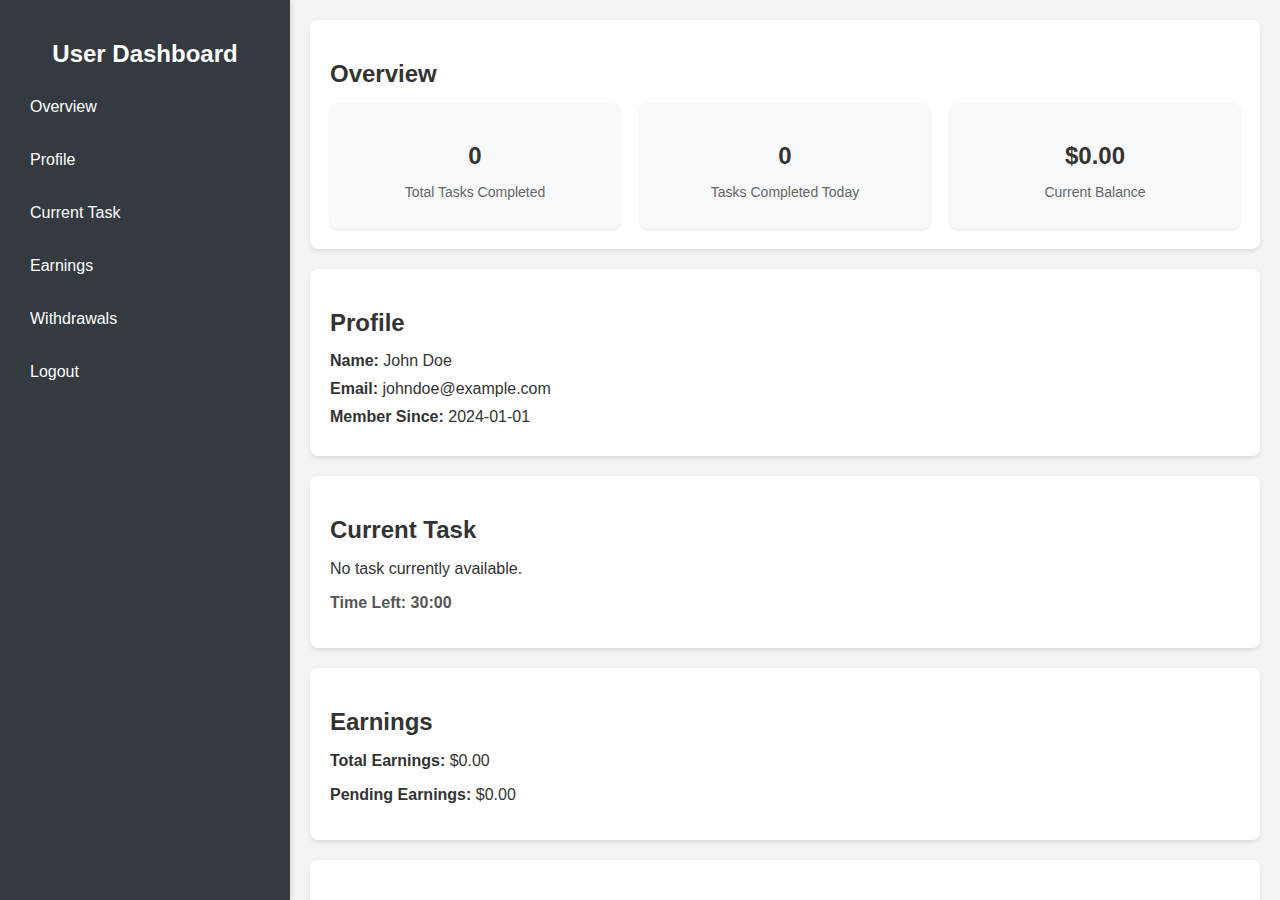
==== dashboard/user.html @ dc215f0f "Add files via upload" ====
<!DOCTYPE html>
<html lang="en">
<head>
    <meta charset="UTF-8">
    <meta name="viewport" content="width=device-width, initial-scale=1.0">
    <title>User Dashboard</title>
    <link rel="stylesheet" href="user.css">
    <script src="user_dashboard.js" defer></script>
</head>
<body>
    <div class="dashboard">
        <aside class="sidebar">
            <h2>User Dashboard</h2>
            <ul>
                <li><a href="#overview">Overview</a></li>
                <li><a href="#profile">Profile</a></li>
                <li><a href="#task">Current Task</a></li>
                <li><a href="#earnings">Earnings</a></li>
                <li><a href="#withdrawals">Withdrawals</a></li>
                <li><a href="#logout" id="logoutBtn">Logout</a></li>
            </ul>
        </aside>

        <main class="content">
            <section id="overview" class="card">
                <h2>Overview</h2>
                <div class="stats">
                    <div class="stat-item">
                        <h3 id="totalTasks">0</h3>
                        <p>Total Tasks Completed</p>
                    </div>
                    <div class="stat-item">
                        <h3 id="tasksToday">0</h3>
                        <p>Tasks Completed Today</p>
                    </div>
                    <div class="stat-item">
                        <h3 id="userBalance">$0.00</h3>
                        <p>Current Balance</p>
                    </div>
                </div>
            </section>

            <section id="profile" class="card">
                <h2>Profile</h2>
                <div class="profile-details">
                    <p><strong>Name:</strong> <span id="userName">John Doe</span></p>
                    <p><strong>Email:</strong> <span id="userEmail">johndoe@example.com</span></p>
                    <p><strong>Member Since:</strong> <span id="userSince">2024-01-01</span></p>
                </div>
            </section>

            <section id="task" class="card">
                <h2>Current Task</h2>
                <div id="taskContainer">
                    <p id="taskDescription">No task currently available.</p>
                    <a id="taskLink" href="#" target="_blank" class="task-link hidden">Watch Video</a>
                    <div class="input-group hidden" id="codeInputGroup">
                        <input type="text" id="codeInput" placeholder="Enter the code here">
                        <button id="submitCode">Submit</button>
                    </div>
                    <p id="taskStatus"></p>
                    <p id="timer">Time Left: <span id="timeRemaining">30:00</span></p>
                </div>
            </section>

            <section id="earnings" class="card">
                <h2>Earnings</h2>
                <p><strong>Total Earnings:</strong> <span id="totalEarnings">$0.00</span></p>
                <p><strong>Pending Earnings:</strong> <span id="pendingEarnings">$0.00</span></p>
            </section>

            <section id="withdrawals" class="card">
                <h2>Withdrawal History</h2>
                <ul id="withdrawalHistory">
                    <li>No withdrawals yet.</li>
                </ul>
            </section>
        </main>
    </div>
</body>
</html>
---- dashboard/user.css ----
body {
    margin: 0;
    font-family: Arial, sans-serif;
    background-color: #f4f4f4;
    color: #333;
}

.dashboard {
    display: flex;
    height: 100vh;
}

.sidebar {
    width: 250px;
    background-color: #343a40;
    color: white;
    padding: 20px;
    box-shadow: 2px 0 5px rgba(0, 0, 0, 0.1);
}

.sidebar h2 {
    margin-bottom: 20px;
    text-align: center;
}

.sidebar ul {
    list-style: none;
    padding: 0;
}

.sidebar ul li {
    margin-bottom: 15px;
}

.sidebar ul li a {
    color: white;
    text-decoration: none;
    font-size: 16px;
    display: block;
    padding: 10px;
    border-radius: 4px;
    transition: background 0.3s;
}

.sidebar ul li a:hover {
    background: #495057;
}

.content {
    flex: 1;
    padding: 20px;
    overflow-y: auto;
}

.card {
    background: white;
    padding: 20px;
    border-radius: 8px;
    margin-bottom: 20px;
    box-shadow: 0 2px 4px rgba(0, 0, 0, 0.1);
}

.card h2 {
    margin-bottom: 15px;
}

.stats {
    display: flex;
    justify-content: space-between;
    gap: 20px;
}

.stat-item {
    flex: 1;
    background: #f8f9fa;
    padding: 15px;
    border-radius: 8px;
    text-align: center;
    box-shadow: 0 1px 3px rgba(0, 0, 0, 0.1);
}

.stat-item h3 {
    font-size: 24px;
    margin-bottom: 5px;
}

.stat-item p {
    font-size: 14px;
    color: #666;
}

.profile-details p {
    margin: 10px 0;
}

#withdrawalHistory {
    list-style: none;
    padding: 0;
}

#withdrawalHistory li {
    background: #f8f9fa;
    margin-bottom: 10px;
    padding: 10px;
    border-radius: 4px;
    box-shadow: 0 1px 3px rgba(0, 0, 0, 0.1);
}


/* Maintain existing styles and add specific styles for task */
.task-link {
    display: inline-block;
    background: #007bff;
    color: white;
    padding: 10px 20px;
    border-radius: 5px;
    text-decoration: none;
    margin-bottom: 15px;
    transition: background 0.3s;
}

.task-link:hover {
    background: #0056b3;
}

.input-group {
    display: flex;
    align-items: center;
    gap: 10px;
    margin-bottom: 10px;
}

#codeInput {
    flex: 1;
    padding: 10px;
    border: 2px solid #ccc;
    border-radius: 5px;
}

#codeInput.invalid {
    border-color: red;
}

#submitCode {
    background: #28a745;
    color: white;
    padding: 10px 15px;
    border: none;
    border-radius: 5px;
    cursor: pointer;
}

#submitCode:hover {
    background: #218838;
}

#taskStatus {
    font-weight: bold;
    margin-top: 10px;
}

.hidden {
    display: none;
}

#timer {
    margin-top: 10px;
    font-weight: bold;
    color: #555;
}
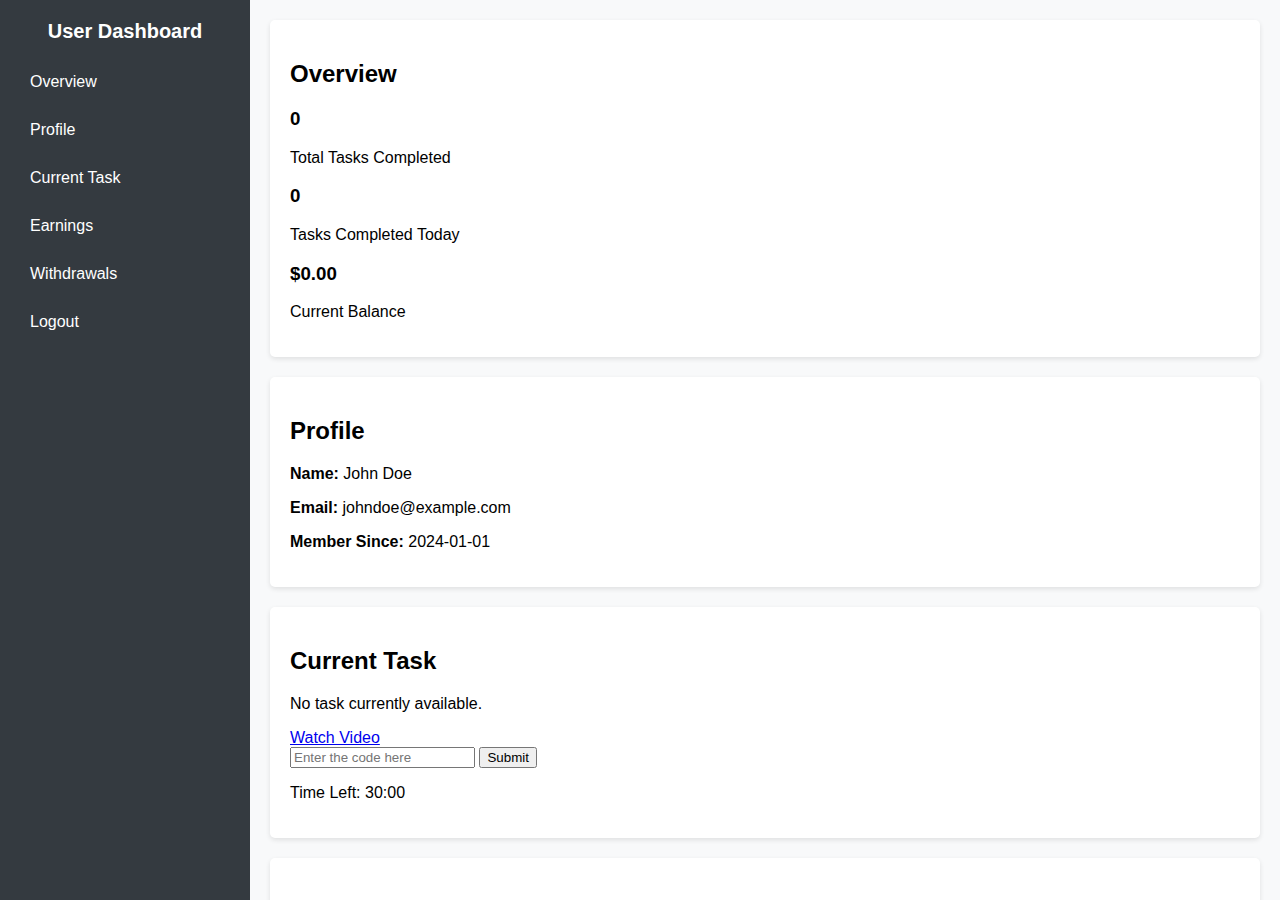
==== commit 3cb35466: "Update user.html" ====
--- a/dashboard/user.html
+++ b/dashboard/user.html
@@ -8,6 +8,7 @@
     <script src="user_dashboard.js" defer></script>
 </head>
 <body>
+    <button class="menu-toggle" id="menuToggle">☰ Menu</button>
     <div class="dashboard">
         <aside class="sidebar">
             <h2>User Dashboard</h2>
--- a/dashboard/user.css
+++ b/dashboard/user.css
@@ -1,44 +1,51 @@
+/* General Styles */
 body {
     margin: 0;
     font-family: Arial, sans-serif;
-    background-color: #f4f4f4;
-    color: #333;
+    display: flex;
+    flex-direction: column;
 }
 
 .dashboard {
     display: flex;
+    flex-wrap: nowrap;
     height: 100vh;
+    overflow: hidden;
 }
 
 .sidebar {
     width: 250px;
-    background-color: #343a40;
+    background: #343a40;
     color: white;
+    flex-shrink: 0;
+    display: flex;
+    flex-direction: column;
     padding: 20px;
-    box-shadow: 2px 0 5px rgba(0, 0, 0, 0.1);
+    box-sizing: border-box;
 }
 
 .sidebar h2 {
-    margin-bottom: 20px;
+    margin: 0 0 20px;
+    font-size: 20px;
     text-align: center;
 }
 
 .sidebar ul {
     list-style: none;
     padding: 0;
+    margin: 0;
 }
 
 .sidebar ul li {
-    margin-bottom: 15px;
+    margin-bottom: 10px;
 }
 
 .sidebar ul li a {
     color: white;
     text-decoration: none;
-    font-size: 16px;
+    padding: 10px;
     display: block;
-    padding: 10px;
-    border-radius: 4px;
+    border-radius: 5px;
     transition: background 0.3s;
 }
 
@@ -47,124 +54,76 @@
 }
 
 .content {
-    flex: 1;
+    flex-grow: 1;
     padding: 20px;
     overflow-y: auto;
+    background: #f8f9fa;
 }
 
 .card {
     background: white;
+    border-radius: 5px;
     padding: 20px;
-    border-radius: 8px;
     margin-bottom: 20px;
-    box-shadow: 0 2px 4px rgba(0, 0, 0, 0.1);
+    box-shadow: 0 2px 5px rgba(0, 0, 0, 0.1);
 }
 
-.card h2 {
-    margin-bottom: 15px;
+/* Responsive Menu Toggle */
+.menu-toggle {
+    display: none;
+    background: #343a40;
+    color: white;
+    border: none;
+    font-size: 20px;
+    padding: 10px 20px;
+    cursor: pointer;
+    width: 100%;
+    text-align: left;
+    box-sizing: border-box;
 }
 
-.stats {
-    display: flex;
-    justify-content: space-between;
-    gap: 20px;
+.menu-toggle:focus {
+    outline: none;
 }
 
-.stat-item {
-    flex: 1;
-    background: #f8f9fa;
-    padding: 15px;
-    border-radius: 8px;
-    text-align: center;
-    box-shadow: 0 1px 3px rgba(0, 0, 0, 0.1);
-}
-
-.stat-item h3 {
-    font-size: 24px;
-    margin-bottom: 5px;
-}
-
-.stat-item p {
-    font-size: 14px;
-    color: #666;
-}
-
-.profile-details p {
-    margin: 10px 0;
-}
-
-#withdrawalHistory {
-    list-style: none;
-    padding: 0;
-}
-
-#withdrawalHistory li {
-    background: #f8f9fa;
-    margin-bottom: 10px;
-    padding: 10px;
-    border-radius: 4px;
-    box-shadow: 0 1px 3px rgba(0, 0, 0, 0.1);
-}
-
-
-/* Maintain existing styles and add specific styles for task */
-.task-link {
-    display: inline-block;
-    background: #007bff;
-    color: white;
-    padding: 10px 20px;
-    border-radius: 5px;
-    text-decoration: none;
-    margin-bottom: 15px;
-    transition: background 0.3s;
-}
-
-.task-link:hover {
-    background: #0056b3;
-}
-
-.input-group {
-    display: flex;
-    align-items: center;
-    gap: 10px;
-    margin-bottom: 10px;
-}
-
-#codeInput {
-    flex: 1;
-    padding: 10px;
-    border: 2px solid #ccc;
-    border-radius: 5px;
-}
-
-#codeInput.invalid {
-    border-color: red;
-}
-
-#submitCode {
-    background: #28a745;
-    color: white;
-    padding: 10px 15px;
-    border: none;
-    border-radius: 5px;
-    cursor: pointer;
-}
-
-#submitCode:hover {
-    background: #218838;
-}
-
-#taskStatus {
-    font-weight: bold;
-    margin-top: 10px;
-}
-
-.hidden {
+.sidebar.hidden {
     display: none;
 }
 
-#timer {
-    margin-top: 10px;
-    font-weight: bold;
-    color: #555;
+/* Mobile Styles */
+@media (max-width: 768px) {
+    .dashboard {
+        flex-direction: column;
+    }
+
+    .sidebar {
+        position: absolute;
+        left: 0;
+        top: 0;
+        height: 100%;
+        z-index: 1000;
+        transition: transform 0.3s ease;
+        transform: translateX(-100%);
+    }
+
+    .sidebar.open {
+        transform: translateX(0);
+    }
+
+    .content {
+        padding: 10px;
+    }
+
+    .menu-toggle {
+        display: block;
+    }
+
+    .sidebar ul li {
+        margin-bottom: 5px;
+    }
+
+    .card {
+        padding: 15px;
+        margin-bottom: 15px;
+    }
 }
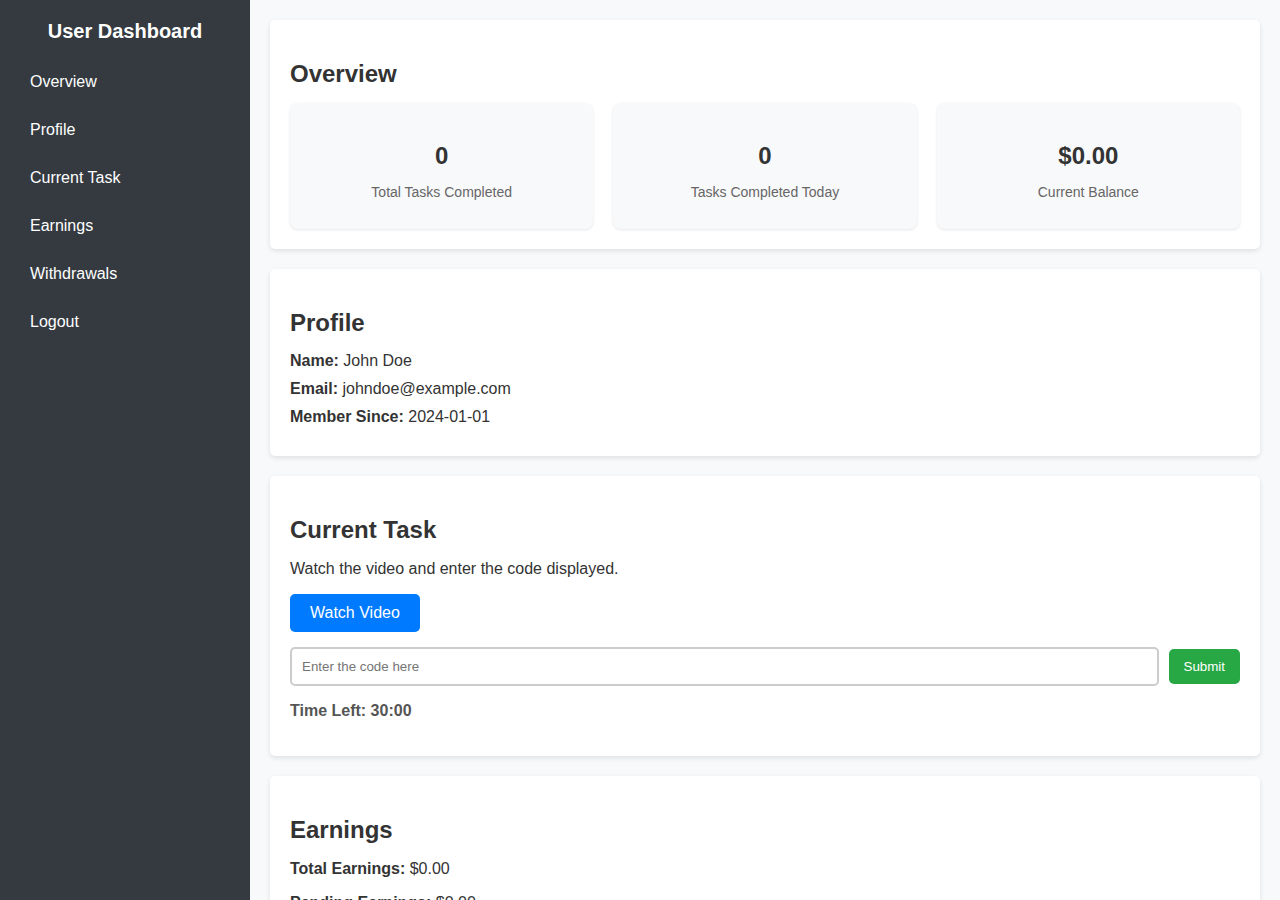
==== commit 548befe5: "Add files via upload" ====
--- a/dashboard/user.html
+++ b/dashboard/user.html
@@ -5,10 +5,11 @@
     <meta name="viewport" content="width=device-width, initial-scale=1.0">
     <title>User Dashboard</title>
     <link rel="stylesheet" href="user.css">
-    <script src="user_dashboard.js" defer></script>
+    <script src="user.js" defer></script>
 </head>
 <body>
     <button class="menu-toggle" id="menuToggle">☰ Menu</button>
+
     <div class="dashboard">
         <aside class="sidebar">
             <h2>User Dashboard</h2>
--- a/dashboard/user.css
+++ b/dashboard/user.css
@@ -1,3 +1,173 @@
+body {
+    margin: 0;
+    font-family: Arial, sans-serif;
+    background-color: #f4f4f4;
+    color: #333;
+}
+
+.dashboard {
+    display: flex;
+    height: 100vh;
+}
+
+.sidebar {
+    width: 250px;
+    background-color: #343a40;
+    color: white;
+    padding: 20px;
+    box-shadow: 2px 0 5px rgba(0, 0, 0, 0.1);
+}
+
+.sidebar h2 {
+    margin-bottom: 20px;
+    text-align: center;
+}
+
+.sidebar ul {
+    list-style: none;
+    padding: 0;
+}
+
+.sidebar ul li {
+    margin-bottom: 15px;
+}
+
+.sidebar ul li a {
+    color: white;
+    text-decoration: none;
+    font-size: 16px;
+    display: block;
+    padding: 10px;
+    border-radius: 4px;
+    transition: background 0.3s;
+}
+
+.sidebar ul li a:hover {
+    background: #495057;
+}
+
+.content {
+    flex: 1;
+    padding: 20px;
+    overflow-y: auto;
+}
+
+.card {
+    background: white;
+    padding: 20px;
+    border-radius: 8px;
+    margin-bottom: 20px;
+    box-shadow: 0 2px 4px rgba(0, 0, 0, 0.1);
+}
+
+.card h2 {
+    margin-bottom: 15px;
+}
+
+.stats {
+    display: flex;
+    justify-content: space-between;
+    gap: 20px;
+}
+
+.stat-item {
+    flex: 1;
+    background: #f8f9fa;
+    padding: 15px;
+    border-radius: 8px;
+    text-align: center;
+    box-shadow: 0 1px 3px rgba(0, 0, 0, 0.1);
+}
+
+.stat-item h3 {
+    font-size: 24px;
+    margin-bottom: 5px;
+}
+
+.stat-item p {
+    font-size: 14px;
+    color: #666;
+}
+
+.profile-details p {
+    margin: 10px 0;
+}
+
+#withdrawalHistory {
+    list-style: none;
+    padding: 0;
+}
+
+#withdrawalHistory li {
+    background: #f8f9fa;
+    margin-bottom: 10px;
+    padding: 10px;
+    border-radius: 4px;
+    box-shadow: 0 1px 3px rgba(0, 0, 0, 0.1);
+}
+
+
+/* Maintain existing styles and add specific styles for task */
+.task-link {
+    display: inline-block;
+    background: #007bff;
+    color: white;
+    padding: 10px 20px;
+    border-radius: 5px;
+    text-decoration: none;
+    margin-bottom: 15px;
+    transition: background 0.3s;
+}
+
+.task-link:hover {
+    background: #0056b3;
+}
+
+.input-group {
+    display: flex;
+    align-items: center;
+    gap: 10px;
+    margin-bottom: 10px;
+}
+
+#codeInput {
+    flex: 1;
+    padding: 10px;
+    border: 2px solid #ccc;
+    border-radius: 5px;
+}
+
+#codeInput.invalid {
+    border-color: red;
+}
+
+#submitCode {
+    background: #28a745;
+    color: white;
+    padding: 10px 15px;
+    border: none;
+    border-radius: 5px;
+    cursor: pointer;
+}
+
+#submitCode:hover {
+    background: #218838;
+}
+
+#taskStatus {
+    font-weight: bold;
+    margin-top: 10px;
+}
+
+.hidden {
+    display: none;
+}
+
+#timer {
+    margin-top: 10px;
+    font-weight: bold;
+    color: #555;
+}
 /* General Styles */
 body {
     margin: 0;
@@ -126,4 +296,4 @@
         padding: 15px;
         margin-bottom: 15px;
     }
-}
+}